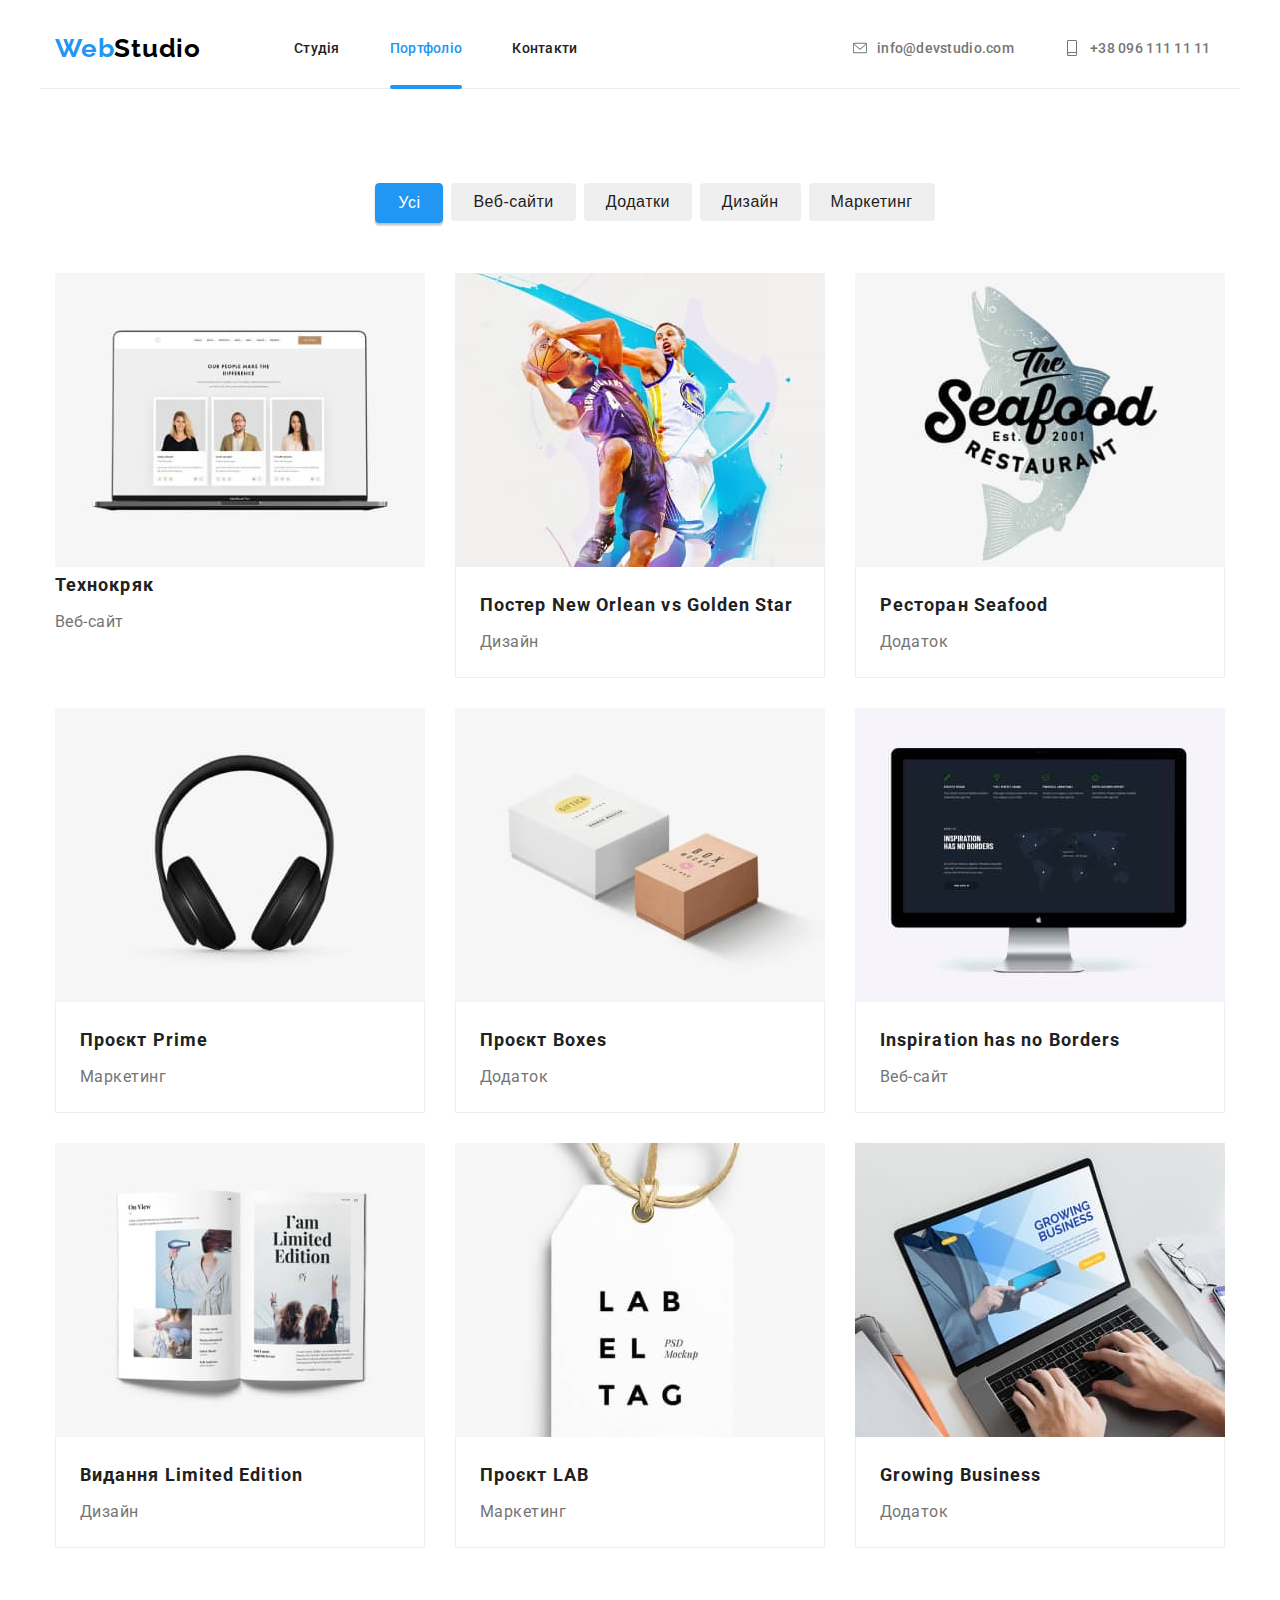
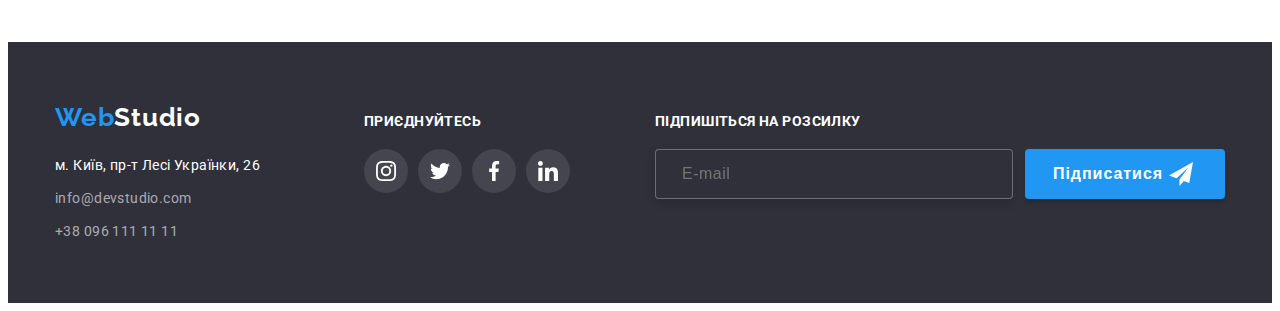
==== portfolio.html @ c8343983 "Initial commit" ====
<!DOCTYPE html>
<html lang="uk">
  <head>
    <meta charset="UTF-8" />
    <meta http-equiv="X-UA-Compatible" content="IE=edge" />
    <meta name="viewport" content="width=device-width, initial-scale=1.0" />
    <title>Портфоліо (GMH-03-02)</title>
    <!-- Fonts -->
    <link rel="preconnect" href="https://fonts.googleapis.com" />
    <link rel="preconnect" href="https://fonts.gstatic.com" crossorigin />
    <link
      href="https://fonts.googleapis.com/css2?family=Raleway:wght@700&family=Roboto:wght@400;500;700;900&display=swap"
      rel="stylesheet"
    />
    <!-- Moder-normalize -->
    <link
      rel="stylesheet"
      href="https://cdnjs.cloudflare.com/ajax/libs/modern-normalize/1.1.0/modern-normalize.min.css"
      integrity="sha512-wpPYUAdjBVSE4KJnH1VR1HeZfpl1ub8YT/NKx4PuQ5NmX2tKuGu6U/JRp5y+Y8XG2tV+wKQpNHVUX03MfMFn9Q=="
      crossorigin="anonymous"
      referrerpolicy="no-referrer"
    />
    <!-- Styles -->
    <link rel="stylesheet" href="./css/main.min.css" />
  </head>
  <body class="page">
    <header>
      <div class="header contaner">
        <nav class="header__nav">
          <a class="logo" href=""> <span class="logo__txt">Web</span>Studio </a>
          <ul class="header__list">
            <li class="list-item"><a class="link" href="./index.html">Студія</a></li>
            <li class="list-item"><a class="link current" href="">Портфоліо</a></li>
            <li class="list-item"><a class="link" href="">Контакти</a></li>
          </ul>
        </nav>
        <div class="group">
          <a class="group__link" href="mailto:info@devstudio.com">
            <svg class="group__link-icon" width="32" height="32">
              <use href="./images/icons.svg#mail-hover"></use>
            </svg>
            info@devstudio.com</a
          >
          <a class="group__link" href="tel:+380961111111">
            <svg class="group__link-icon" width="16" height="32">
              <use href="./images/icons.svg#smartphone"></use>
            </svg>
            +38 096 111 11 11</a
          >
        </div>
      </div>
    </header>
    <!-- main -->
    <main>
      <div class="contaner">
        <section class="porjects section">
          <h1 class="visually-hidden">Список проектов</h1>
          <div class="contaner">
            <ul class="list-btn-portfolio list">
              <li class="list-item">
                <button class="list-item-btn current-btn" type="button">Усі</button>
              </li>
              <li class="list-item">
                <button class="list-item-btn" type="button">Веб-сайти</button>
              </li>
              <li class="list-item">
                <button class="list-item-btn" type="button">Додатки</button>
              </li>
              <li class="list-item">
                <button class="list-item-btn" type="button">Дизайн</button>
              </li>
              <li class="list-item">
                <button class="list-item-btn" type="button">Маркетинг</button>
              </li>
            </ul>
          </div>
          <ul class="projects list">
            <li class="">
              <a class="projects__link link" href="">
                <div class="projects__box">
                  <img src="./images/block3/tehnokriac370.jpg" alt="Веб-сайт" width="370" />
                  <div class="projects__link-box">
                    <p class="projects__par">
                      Ресурс пропонує комплексні пропозиції з різним рівнем функціоналу та сервісів.
                      Все це дозволить відвідувачу отримати вичерпні відомості про компанію чи
                      приватну особу.
                    </p>
                  </div>
                </div>
                <div class="list-box-portfolio">
                  <h2 class="title-two-portfolio">Технокряк</h2>
                  <p class="main-par-portfolio">Веб-сайт</p>
                </div>
              </a>
            </li>
            <li class="list-item">
              <a class="projects__link link" href="">
                <div class="projects__box">
                  <img src="./images/block3/poster370.jpg" alt="Постер" width="370" />
                  <div class="projects__link-box">
                    <p class="projects__par">
                      Ресурс пропонує комплексні пропозиції з різним рівнем функціоналу та сервісів.
                      Все це дозволить відвідувачу отримати вичерпні відомості про компанію чи
                      приватну особу.
                    </p>
                  </div>
                </div>
                <div class="projects__list-box">
                  <h2 class="title-two-portfolio">Постер New Orlean vs Golden Star</h2>
                  <p class="main-par-portfolio">Дизайн</p>
                </div>
              </a>
            </li>
            <li class="list-item">
              <a class="projects__link link" href="">
                <div class="projects__box">
                  <img src="./images/block3/restaurant_seefood.jpg" alt="Ресторан" width="370" />
                  <div class="projects__link-box">
                    <p class="projects__par">
                      Ресурс пропонує комплексні пропозиції з різним рівнем функціоналу та сервісів.
                      Все це дозволить відвідувачу отримати вичерпні відомості про компанію чи
                      приватну особу.
                    </p>
                  </div>
                </div>
                <div class="projects__list-box">
                  <h2 class="title-two-portfolio">Ресторан Seafood</h2>
                  <p class="main-par-portfolio">Додаток</p>
                </div>
              </a>
            </li>
            <li class="list-item">
              <a class="projects__link link" href="">
                <div class="projects__box">
                  <img src="./images/block3/progect_prime.jpg" alt="Проект" width="370" />
                  <div class="projects__link-box">
                    <p class="projects__par">
                      Ресурс пропонує комплексні пропозиції з різним рівнем функціоналу та сервісів.
                      Все це дозволить відвідувачу отримати вичерпні відомості про компанію чи
                      приватну особу.
                    </p>
                  </div>
                </div>
                <div class="projects__list-box">
                  <h2 class="title-two-portfolio">Проєкт Prime</h2>
                  <p class="main-par-portfolio">Маркетинг</p>
                </div>
              </a>
            </li>
            <li class="list-item">
              <a class="projects__link link" href="">
                <div class="projects__box">
                  <img src="./images/block3/progect_boxes.jpg" alt="Проект" width="370" />
                  <div class="projects__link-box">
                    <p class="projects__par">
                      Ресурс пропонує комплексні пропозиції з різним рівнем функціоналу та сервісів.
                      Все це дозволить відвідувачу отримати вичерпні відомості про компанію чи
                      приватну особу.
                    </p>
                  </div>
                </div>
                <div class="projects__list-box">
                  <h2 class="title-two-portfolio">Проєкт Boxes</h2>
                  <p class="main-par-portfolio">Додаток</p>
                </div>
              </a>
            </li>
            <li class="list-item">
              <a class="projects__link link" href="">
                <div class="projects__box">
                  <img src="./images/block3/Inspiration.jpg" alt="веб-сайт" width="370" />
                  <div class="projects__link-box">
                    <p class="projects__par">
                      Ресурс пропонує комплексні пропозиції з різним рівнем функціоналу та сервісів.
                      Все це дозволить відвідувачу отримати вичерпні відомості про компанію чи
                      приватну особу.
                    </p>
                  </div>
                </div>
                <div class="projects__list-box">
                  <h2 class="title-two-portfolio">Inspiration has no Borders</h2>
                  <p class="main-par-portfolio">Веб-сайт</p>
                </div>
              </a>
            </li>
            <li class="list-item">
              <a class="projects__link link" href="">
                <div class="projects__box">
                  <img src="./images/block3/3/edition.jpg" alt="дизайн" width="370" />
                  <div class="projects__link-box">
                    <p class="projects__par">
                      Ресурс пропонує комплексні пропозиції з різним рівнем функціоналу та сервісів.
                      Все це дозволить відвідувачу отримати вичерпні відомості про компанію чи
                      приватну особу.
                    </p>
                  </div>
                </div>
                <div class="projects__list-box">
                  <h2 class="title-two-portfolio">Видання Limited Edition</h2>
                  <p class="main-par-portfolio">Дизайн</p>
                </div>
              </a>
            </li>
            <li class="list-item">
              <a class="projects__link link" href="">
                <div class="projects__box">
                  <img src="./images/block3/3/project_LAB.jpg" alt="маркетинг" width="370" />
                  <div class="projects__link-box">
                    <p class="projects__par">
                      Ресурс пропонує комплексні пропозиції з різним рівнем функціоналу та сервісів.
                      Все це дозволить відвідувачу отримати вичерпні відомості про компанію чи
                      приватну особу.
                    </p>
                  </div>
                </div>
                <div class="projects__list-box">
                  <h2 class="title-two-portfolio">Проєкт LAB</h2>
                  <p class="main-par-portfolio">Маркетинг</p>
                </div>
              </a>
            </li>
            <li class="list-item">
              <a class="projects__link link" href="">
                <div class="projects__box">
                  <img src="./images/block3/3/addition.jpg" alt="додаток" width="370" />
                  <div class="projects__link-box">
                    <p class="projects__par">
                      Ресурс пропонує комплексні пропозиції з різним рівнем функціоналу та сервісів.
                      Все це дозволить відвідувачу отримати вичерпні відомості про компанію чи
                      приватну особу.
                    </p>
                  </div>
                </div>
                <div class="projects__list-box">
                  <h2 class="title-two-portfolio">Growing Business</h2>
                  <p class="main-par-portfolio">Додаток</p>
                </div>
              </a>
            </li>
          </ul>
        </section>
      </div>
    </main>
    <footer class="footer">
      <div class="footer__box contaner">
        <div class="footer__box-address">
          <a class="logo footer__logo" href=""> <span class="footer__logo-txt">Web</span>Studio </a>
          <address class="footer__address">
            <p class="footer__par-address">
              <a class="link" href="">м. Київ, пр-т Лесі Українки, 26</a>
            </p>
            <ul class="footer__list list">
              <li class="footer__list-item">
                <a class="footer__link" href="mailto:info@devstudio.com">info@devstudio.com</a>
              </li>
              <li class="footer__list-item">
                <a class="footer__link" href="tel:+380961111111">+38 096 111 11 11</a>
              </li>
            </ul>
          </address>
        </div>

        <div class="footer__box-social">
          <p class="footer__par-social">приєднуйтесь</p>
          <ul class="footer__list-icons list">
            <li>
              <a
                class="footer__link-icons"
                href="https://www.instagram.com/"
                target="_blank"
                rel="noreferrer noopern"
              >
                <svg class="footer__social-icons" width="20" height="20">
                  <use href="./images/icons.svg#instagram"></use>
                </svg>
              </a>
            </li>
            <li>
              <a
                class="footer__link-icons"
                href="https://twitter.com/"
                target="_blank"
                rel="noreferrer noopern"
              >
                <svg class="footer__social-icons" width="20" height="20">
                  <use href="./images/icons.svg#twitter"></use>
                </svg>
              </a>
            </li>
            <li>
              <a
                class="footer__link-icons"
                href="https://www.facebook.com/"
                target="_blank"
                rel="noreferrer noopern"
              >
                <svg class="footer__social-icons" width="20" height="20">
                  <use href="./images/icons.svg#facebook"></use>
                </svg>
              </a>
            </li>
            <li>
              <a
                class="footer__link-icons"
                href="https://ua.linkedin.com/"
                target="_blank"
                rel="noreferrer noopern"
              >
                <svg class="footer__social-icons" width="20" height="20">
                  <use href="./images/icons.svg#linkedin"></use>
                </svg>
              </a>
            </li>
          </ul>
        </div>

        <div class="footer__form-box">
          <p class="footer__form-par">Підпишіться на розсилку</p>
          <form class="footer__form">
            <div class="footer__form-block">
              <input class="footer__form-input" type="text" placeholder="E-mail" />
              <button class="footer__form-button" type="submit">Підписатися</button>
              <svg class="footer__form-icon" width="24" height="24">
                <use href="./images/icons.svg#telegram"></use>
              </svg>
            </div>
          </form>
        </div>
      </div>
    </footer>
  </body>
</html>
---- css/main.min.css ----
:root{--main-font: "Roboto", sans-serif;--main-txt-cl: #212121;--par-txt-cl: #757575;--light-txt-cl: #ffffff;--accent-txt-cl: #2196F3;--black-txt-logo: #000000;--blue-txt-logo: #2196F3;--active-txt: #2196F3;--accent-bg-cl: #2196F3;--other-bg-cl: #2F303A;--btn-bg-cl: #F5F4FA;--icons-bg-cl: #F5F5F5;--other-color-wight: #FFFFFF;--color-icon: #AFB1B8;--hover-icon: #2196F3;--timing-function: cubic-bezier(0.4, 0, 0.2, 1)}.visually-hidden{position:absolute;width:1px;height:1px;margin:-1px;border:0;padding:0;white-space:nowrap;-webkit-clip-path:inset(100%);clip-path:inset(100%);clip:rect(0 0 0 0);overflow:hidden}.list-item-btn{border:none;border-radius:4px;font-style:normal;font-weight:500;font-size:16px;line-height:1.625;text-align:center;padding:6px 22px;letter-spacing:.03em;color:var(--main-txt-cl);-webkit-transition:background-color 250ms cubic-bezier(0.4, 0, 0.2, 1),color 250ms cubic-bezier(0.4, 0, 0.2, 1);transition:background-color 250ms cubic-bezier(0.4, 0, 0.2, 1),color 250ms cubic-bezier(0.4, 0, 0.2, 1);-webkit-transition-timing-function:var(--timing-function);transition-timing-function:var(--timing-function)}.list-item-btn.current-btn{background:var(--accent-bg-cl);border:1px solid var(--accent-bg-cl);-webkit-box-shadow:0px 3px 1px rgba(0,0,0,.1),0px 1px 2px rgba(0,0,0,.08),0px 2px 2px rgba(0,0,0,.12);box-shadow:0px 3px 1px rgba(0,0,0,.1),0px 1px 2px rgba(0,0,0,.08),0px 2px 2px rgba(0,0,0,.12);border-radius:4px;color:var(--other-color-wight)}.list-item-btn:hover,.list-item-btn:focus{color:var(--light-txt-cl);background-color:var(--accent-bg-cl);-webkit-box-shadow:0px 3px 1px rgba(0,0,0,.1),0px 1px 2px rgba(0,0,0,.08),0px 2px 2px rgba(0,0,0,.12);box-shadow:0px 3px 1px rgba(0,0,0,.1),0px 1px 2px rgba(0,0,0,.08),0px 2px 2px rgba(0,0,0,.12);-webkit-transition:background-color 250ms cubic-bezier(0.4, 0, 0.2, 1),color 250ms cubic-bezier(0.4, 0, 0.2, 1);transition:background-color 250ms cubic-bezier(0.4, 0, 0.2, 1),color 250ms cubic-bezier(0.4, 0, 0.2, 1)}.hero__btn{background:var(--accent-bg-cl);-webkit-box-shadow:0px 4px 4px rgba(0,0,0,.15);box-shadow:0px 4px 4px rgba(0,0,0,.15);border-radius:4px;border:0;font-style:normal;font-weight:700;font-size:16px;line-height:1.875;padding:10px 32px;letter-spacing:.06em;color:var(--other-color-wight)}.form__btn{display:-webkit-box;display:-ms-flexbox;display:flex;-webkit-box-pack:center;-ms-flex-pack:center;justify-content:center;-webkit-box-align:center;-ms-flex-align:center;align-items:center;width:200px;height:50px;margin-left:auto;margin-right:auto;font-style:normal;font-weight:700;font-size:16px;letter-spacing:.06em;color:var(--btn-bg-cl);border:0;background:var(--accent-bg-cl);-webkit-box-shadow:0px 4px 4px rgba(0,0,0,.15);box-shadow:0px 4px 4px rgba(0,0,0,.15);border-radius:4px}.backdrop{position:fixed;left:0;top:0;z-index:1;width:100%;height:100%;background:rgba(0,0,0,.2);-webkit-transition:opacity 250ms cubic-bezier(0.4, 0, 0.2, 1);transition:opacity 250ms cubic-bezier(0.4, 0, 0.2, 1)}.backdrop.is-hidden{opacity:0;pointer-events:none}.backdrop.is-hidden .modal{-webkit-transform:translate(-50%, -50%) scale(1.3);transform:translate(-50%, -50%) scale(1.3)}.modal{position:absolute;left:50%;top:50%;width:528px;height:581px;background:var(--other-color-wight);-webkit-box-shadow:0px 1px 3px rgba(0,0,0,.12),0px 1px 1px rgba(0,0,0,.14),0px 2px 1px rgba(0,0,0,.2);box-shadow:0px 1px 3px rgba(0,0,0,.12),0px 1px 1px rgba(0,0,0,.14),0px 2px 1px rgba(0,0,0,.2);border-radius:4px;-webkit-transform:translate(-50%, -50%) scale(1);transform:translate(-50%, -50%) scale(1);-webkit-transition:-webkit-transform 250ms cubic-bezier(0.4, 0, 0.2, 1);transition:-webkit-transform 250ms cubic-bezier(0.4, 0, 0.2, 1);transition:transform 250ms cubic-bezier(0.4, 0, 0.2, 1);transition:transform 250ms cubic-bezier(0.4, 0, 0.2, 1), -webkit-transform 250ms cubic-bezier(0.4, 0, 0.2, 1)}.modal__svg{position:absolute;left:50%;top:50%;-webkit-transform:translate(-50%, -50%);transform:translate(-50%, -50%)}.modal__path{-webkit-transition:fill 250ms cubic-bezier(0.4, 0, 0.2, 1);transition:fill 250ms cubic-bezier(0.4, 0, 0.2, 1)}.modal__btn:hover .modal__path{fill:var(--accent-bg-cl);-webkit-transition:fill 250ms cubic-bezier(0.4, 0, 0.2, 1);transition:fill 250ms cubic-bezier(0.4, 0, 0.2, 1)}.modal-form{width:528px;height:581px;padding:40px 40px}.modal-form__title{font-style:normal;font-weight:700;font-size:20px;line-height:23px;text-align:center;letter-spacing:.03em;color:var(--main-txt-cl);margin-bottom:12px}.modal-form__input{width:448px;height:40px;padding-left:42px;border:1px solid rgba(33,33,33,.2);border-radius:4px;-webkit-transition:outline-color 250ms cubic-bezier(0.4, 0, 0.2, 1);transition:outline-color 250ms cubic-bezier(0.4, 0, 0.2, 1)}.modal-form__field{display:-webkit-box;display:-ms-flexbox;display:flex;position:relative;-webkit-box-orient:vertical;-webkit-box-direction:normal;-ms-flex-direction:column;flex-direction:column;text-align:left;margin-bottom:10px;outline-color:rgba(0,0,0,0)}.modal-form__icon{position:absolute;top:50%;left:12px;-webkit-transition:fill 250ms cubic-bezier(0.4, 0, 0.2, 1);transition:fill 250ms cubic-bezier(0.4, 0, 0.2, 1)}.modal-form__field:focus-within .modal-form___input{outline-color:#2196f3;-webkit-transition:outline-color 250ms cubic-bezier(0.4, 0, 0.2, 1);transition:outline-color 250ms cubic-bezier(0.4, 0, 0.2, 1)}.modal-form__field:focus-within .modal-form__icon{fill:#2196f3;-webkit-transition:fill 250ms cubic-bezier(0.4, 0, 0.2, 1);transition:fill 250ms cubic-bezier(0.4, 0, 0.2, 1)}.modal-form__field:focus-within .modal-form__comment{outline-color:#2196f3;-webkit-transition:outline-color 250ms cubic-bezier(0.4, 0, 0.2, 1);transition:outline-color 250ms cubic-bezier(0.4, 0, 0.2, 1)}.modal-form__field textarea::-webkit-input-placeholder{font-style:normal;font-weight:400;font-size:12px;line-height:14px;letter-spacing:.01em;color:rgba(117,117,117,.5)}.modal-form__field textarea::-moz-placeholder{font-style:normal;font-weight:400;font-size:12px;line-height:14px;letter-spacing:.01em;color:rgba(117,117,117,.5)}.modal-form__field textarea:-ms-input-placeholder{font-style:normal;font-weight:400;font-size:12px;line-height:14px;letter-spacing:.01em;color:rgba(117,117,117,.5)}.modal-form__field textarea::-ms-input-placeholder{font-style:normal;font-weight:400;font-size:12px;line-height:14px;letter-spacing:.01em;color:rgba(117,117,117,.5)}.modal-form__field textarea::placeholder{font-style:normal;font-weight:400;font-size:12px;line-height:14px;letter-spacing:.01em;color:rgba(117,117,117,.5)}.modal-form__checkbox{display:-webkit-box;display:-ms-flexbox;display:flex;margin-bottom:30px;-webkit-box-pack:center;-ms-flex-pack:center;justify-content:center}.modal-form__lable{margin-bottom:4px;font-style:normal;font-weight:400;font-size:12px;line-height:14px;letter-spacing:.01em;color:var(--par-txt-cl)}.modal-form__checkbox-lable{display:-webkit-box;display:-ms-flexbox;display:flex;color:var(--par-txt-cl)}.modal-form__checkbox-icon{content:"";display:inline-block;width:16px;height:15px;margin-right:10px;border:2px solid #000;border-radius:2px}.modal-form__lable-link{margin-left:4px;color:var(--accent-txt-cl)}.modal-form__comment{width:448px;height:120px;padding:12px 16px;resize:none;border:1px solid rgba(33,33,33,.2);border-radius:4px;margin-bottom:20px;outline-color:rgba(0,0,0,0)}.modal-form__btn{display:-webkit-box;display:-ms-flexbox;display:flex;-webkit-box-pack:center;-ms-flex-pack:center;justify-content:center;-webkit-box-align:center;-ms-flex-align:center;align-items:center;width:200px;height:50px;margin-left:auto;margin-right:auto;font-style:normal;font-weight:700;font-size:16px;letter-spacing:.06em;color:var(--btn-bg-cl);border:0;background:var(--accent-bg-cl);-webkit-box-shadow:0px 4px 4px rgba(0,0,0,.15);box-shadow:0px 4px 4px rgba(0,0,0,.15);border-radius:4px}.checkbox:checked+.modal-form__checkbox-icon{background-image:url(../images/Vector.svg);background-origin:border-box;border:0;border-radius:2px}.checkbox{-webkit-appearance:none;-moz-appearance:none;appearance:none}.modal__btn{position:absolute;right:8px;top:8px;width:30px;height:30px;border-radius:50%;border:1px solid rgba(0,0,0,.1);cursor:pointer;background-color:rgba(0,0,0,0);-webkit-transition:fill 250ms cubic-bezier(0.4, 0, 0.2, 1);transition:fill 250ms cubic-bezier(0.4, 0, 0.2, 1)}.modal__btn:hover .modal__btn__path{fill:var(--accent-bg-cl);-webkit-transition:fill 250ms cubic-bezier(0.4, 0, 0.2, 1);transition:fill 250ms cubic-bezier(0.4, 0, 0.2, 1)}.current:after{content:"";display:block;position:absolute;left:0;bottom:-1px;width:100%;height:4px;border-radius:2px;background-color:var(--accent-bg-cl);opacity:1}.logo{font-family:"Raleway";text-decoration:none;font-size:26px;font-weight:700;line-height:1.1923076923;margin-right:93px;letter-spacing:.03em;color:var(--black-txt-logo)}.logo__txt{color:var(--blue-txt-logo)}.footer__logo{display:block;text-decoration:none;color:var(--other-color-wight);margin-bottom:20px}.footer__logo__logo-txt{color:var(--blue-txt-logo)}.footer{padding-top:60px;padding-bottom:60px;background-color:var(--other-bg-cl);color:var(--other-color-wight)}.footer__box{display:-webkit-box;display:-ms-flexbox;display:flex;-webkit-box-align:baseline;-ms-flex-align:baseline;align-items:baseline}.footer__box-address{margin-right:70px}.footer__par-address .link{font-weight:400;font-size:14px;line-height:1.7142857143;letter-spacing:.03em;color:var(--other-color-wight)}.footer__link{text-decoration:none;font-weight:400;font-size:14px;line-height:1.7142857143;letter-spacing:.03em;color:rgba(255,255,255,.6)}.footer__address{font-style:normal}.footer__address .footer__par-address{font-style:normal;margin-bottom:9px}.footer__list-icons{display:-webkit-box;display:-ms-flexbox;display:flex;gap:10px;-webkit-box-pack:center;-ms-flex-pack:center;justify-content:center}.footer__box-social{-webkit-box-align:baseline;-ms-flex-align:baseline;align-items:baseline}.footer__par-social{display:block;font-style:normal;font-weight:700;font-size:14px;line-height:1.1428571429;letter-spacing:.03em;text-transform:uppercase;margin-bottom:20px;color:var(--other-color-wight)}.footer__link-icons{display:-webkit-box;display:-ms-flexbox;display:flex;-webkit-box-align:center;-ms-flex-align:center;align-items:center;-webkit-box-pack:center;-ms-flex-pack:center;justify-content:center;width:44px;height:44px;color:var(--other-color-wight);background-color:rgba(255,255,255,.1);border-radius:50%;-webkit-transition:background-color 250ms var(--timing-function),color 250ms var(--timing-function);transition:background-color 250ms var(--timing-function),color 250ms var(--timing-function)}.footer__social-icons{fill:currentColor}.footer__link-icons:hover,.footer__link-icons:active{color:var(--other-color-wight);background-color:var(--hover-icon);-webkit-transition:background-color 250ms var(--timing-function),color 250ms var(--timing-function);transition:background-color 250ms var(--timing-function),color 250ms var(--timing-function)}.footer__list .footer__list-item{margin-bottom:9px}.footer__list .footer__list-item:last-child{margin-bottom:0}.footer__form-box{display:-webkit-box;display:-ms-flexbox;display:flex;-webkit-box-orient:vertical;-webkit-box-direction:normal;-ms-flex-direction:column;flex-direction:column;margin-left:auto}.footer__form-par{display:block;font-style:normal;font-weight:700;font-size:14px;line-height:1.1428571429;letter-spacing:.03em;text-transform:uppercase;margin-bottom:20px;color:var(--other-color-wight)}.footer__logo-txt{color:var(--blue-txt-logo)}.footer__form{width:570px;height:86px;color:var(--other-color-wight)}.footer__form-block{display:-webkit-box;display:-ms-flexbox;display:flex;position:relative;-webkit-box-align:center;-ms-flex-align:center;align-items:center}.footer__form-input{width:358px;height:50px;padding-left:10px;margin-right:12px;color:var(--btn-bg-cl);background-color:var(--other-bg-cl);border:1px solid rgba(255,255,255,.3);-webkit-filter:drop-shadow(0px 4px 4px rgba(0, 0, 0, 0.15));filter:drop-shadow(0px 4px 4px rgba(0, 0, 0, 0.15));border-radius:4px}.footer__form-input::-webkit-input-placeholder{font-style:normal;font-weight:400;font-size:16px;line-height:20px;padding-left:16px;-webkit-box-align:center;align-items:center;letter-spacing:.03em}.footer__form-input::-moz-placeholder{font-style:normal;font-weight:400;font-size:16px;line-height:20px;padding-left:16px;align-items:center;letter-spacing:.03em}.footer__form-input:-ms-input-placeholder{font-style:normal;font-weight:400;font-size:16px;line-height:20px;padding-left:16px;-ms-flex-align:center;align-items:center;letter-spacing:.03em}.footer__form-input::-ms-input-placeholder{font-style:normal;font-weight:400;font-size:16px;line-height:20px;padding-left:16px;-ms-flex-align:center;align-items:center;letter-spacing:.03em}.footer__form-input::placeholder{font-style:normal;font-weight:400;font-size:16px;line-height:20px;padding-left:16px;-webkit-box-align:center;-ms-flex-align:center;align-items:center;letter-spacing:.03em}.footer__form-block:focus-within .footer__form-input{-webkit-transition:outline-color 250ms cubic-bezier(0.4, 0, 0.2, 1);transition:outline-color 250ms cubic-bezier(0.4, 0, 0.2, 1)}.footer__form-button{position:absolute;right:0;bottom:0;width:200px;height:50px;background-color:var(--accent-bg-cl);-webkit-box-shadow:0px 4px 4px rgba(0,0,0,.15);box-shadow:0px 4px 4px rgba(0,0,0,.15);border-radius:4px;border:0;font-weight:700;font-size:16px;line-height:1.875;text-align:left;padding-left:28px;letter-spacing:.06em;color:currentColor}.footer__form-icon{display:inline-block;position:absolute;top:13px;right:32px;fill:currentColor}h1,h2,h3,h4,h5,h6,p{margin:0}*,*::before,*::after{-webkit-box-sizing:inherit;box-sizing:inherit}img{display:block}.link{text-decoration:none;color:var(--main-txt-cl);position:relative;-webkit-transition:color 250ms cubic-bezier(0.4, 0, 0.2, 1);transition:color 250ms cubic-bezier(0.4, 0, 0.2, 1)}.list,.header__list{list-style:none;padding:0;margin:0}html{-webkit-box-sizing:border-box;box-sizing:border-box}.page{font-family:var(--main-font);font-size:14px;color:var(--main-txt-cl);letter-spacing:.03em}.section{padding-top:94px;padding-bottom:94px}.link:hover,.link:focus{color:var(--accent-txt-cl);-webkit-transition:color 250ms cubic-bezier(0.4, 0, 0.2, 1);transition:color 250ms cubic-bezier(0.4, 0, 0.2, 1)}.link.current{color:var(--accent-bg-cl)}.contaner{margin-left:auto;margin-right:auto;width:1200px;padding-left:15px;padding-right:15px}.header{display:-webkit-box;display:-ms-flexbox;display:flex;-webkit-box-align:center;-ms-flex-align:center;align-items:center;background-color:var(--other-color-wight);font-weight:500;line-height:1.1428571429;border-bottom:1px solid #ececec;letter-spacing:.02em;color:var(--main-txt-cl)}.header__list{display:-webkit-box;display:-ms-flexbox;display:flex;position:relative}.header__list .list-item{margin-right:50px;margin-left:auto}.header__list .link{display:block;padding-top:32px;padding-bottom:32px}.header__list .list-item:last-child{margin-right:0}.header__nav{display:-webkit-box;display:-ms-flexbox;display:flex;-webkit-box-align:center;-ms-flex-align:center;align-items:center}.group{display:-webkit-box;display:-ms-flexbox;display:flex;margin-left:auto}.group>.group__link{display:-webkit-box;display:-ms-flexbox;display:flex;text-decoration:none;font-style:normal;font-weight:500;line-height:1.1428571429;-webkit-box-align:center;-ms-flex-align:center;align-items:center;letter-spacing:.02em;color:var(--par-txt-cl)}.group .group__link+.group__link{margin-left:50px}.group__link{display:-webkit-box;display:-ms-flexbox;display:flex;width:161px;height:16px;text-decoration:none;color:var(--main-txt-cl);position:relative;-webkit-transition:color 250ms cubic-bezier(0.4, 0, 0.2, 1);transition:color 250ms cubic-bezier(0.4, 0, 0.2, 1)}.group__link:hover,.group__link:focus{color:var(--accent-txt-cl);-webkit-transition:color 250ms cubic-bezier(0.4, 0, 0.2, 1);transition:color 250ms cubic-bezier(0.4, 0, 0.2, 1)}.group__link-icon{fill:currentColor;margin-right:10px}.hero{position:relative;max-width:1600px;text-align:center;height:600px;background-image:-webkit-gradient(linear, left top, right top, from(rgba(47, 48, 58, 0.4)), to(rgba(47, 48, 58, 0.4))),url(../images/block4/Hero.jpg);background-image:linear-gradient(to right, rgba(47, 48, 58, 0.4), rgba(47, 48, 58, 0.4)),url(../images/block4/Hero.jpg);background-repeat:no-repeat;background-position:center;background-size:cover;background-color:var(--other-bg-cl);padding-top:200px;padding-bottom:200px;margin-left:auto;margin-right:auto}.hero__title{display:block;width:696px;margin-left:auto;margin-right:auto;margin-bottom:30px;padding:0;font-style:normal;font-weight:900;font-size:44px;line-height:1.3636363636;text-align:center;letter-spacing:.06em;text-transform:uppercase;color:var(--other-color-wight)}.projects{display:-webkit-box;display:-ms-flexbox;display:flex;-ms-flex-wrap:wrap;flex-wrap:wrap;gap:30px}.projects__link{display:-webkit-box;display:-ms-flexbox;display:flex;position:relative;-webkit-box-orient:vertical;-webkit-box-direction:normal;-ms-flex-direction:column;flex-direction:column;-webkit-transition-property:background-color;transition-property:background-color;-webkit-transition-duration:250ms;transition-duration:250ms;-webkit-transition-timing-function:var(--timing-function);transition-timing-function:var(--timing-function)}.projects__link:hover,.projects__link:focus{-webkit-box-shadow:0px 1px 1px rgba(0,0,0,.12),0px 4px 4px rgba(0,0,0,.06),1px 4px 6px rgba(0,0,0,.16);box-shadow:0px 1px 1px rgba(0,0,0,.12),0px 4px 4px rgba(0,0,0,.06),1px 4px 6px rgba(0,0,0,.16)}.projects__link-box{display:block;position:absolute;content:"";width:100%;height:100%;background-color:rgba(33,150,243,.9);-webkit-transform:translateY(100%);transform:translateY(100%);-webkit-transition:opacity 250ms var(--timing-function),-webkit-transform 250ms var(--timing-function);transition:opacity 250ms var(--timing-function),-webkit-transform 250ms var(--timing-function);transition:transform 250ms var(--timing-function),opacity 250ms var(--timing-function);transition:transform 250ms var(--timing-function),opacity 250ms var(--timing-function),-webkit-transform 250ms var(--timing-function);opacity:0}.projects__link:hover .projects__link-box{opacity:1;-webkit-transform:translateY(-100%);transform:translateY(-100%);pointer-events:none;-webkit-transition:-webkit-transform 250ms var(--timing-function);transition:-webkit-transform 250ms var(--timing-function);transition:transform 250ms var(--timing-function);transition:transform 250ms var(--timing-function), -webkit-transform 250ms var(--timing-function)}.projects__par{display:block;position:absolute;margin:63px 24px;font-style:normal;font-weight:400;font-size:18px;line-height:28px;letter-spacing:.03em;color:var(--other-color-wight)}.projects__box{position:relative;overflow:hidden}.projects__list-box{padding-top:20px;padding-right:24px;padding-bottom:20px;padding-left:24px;border-right:1px solid #eee;border-bottom:1px solid #eee;border-left:1px solid #eee}.list-btn-portfolio{display:-webkit-box;display:-ms-flexbox;display:flex;-webkit-box-pack:center;-ms-flex-pack:center;justify-content:center;gap:8px;margin-bottom:50px}.title-two-portfolio{font-weight:700;font-size:18px;line-height:2;margin-bottom:4px;letter-spacing:.06em;color:var(--main-txt-cl)}.main-par-portfolio{font-weight:400;font-size:16px;line-height:1.875;letter-spacing:.03em;color:var(--par-txt-cl)}.first-list{display:-webkit-box;display:-ms-flexbox;display:flex;gap:30px}.first-list__item:before{display:block;content:"";height:120px;background-repeat:no-repeat;background-position:center;background-color:var(--btn-bg-cl);border-radius:4px;margin-bottom:30px}.icon-antenna::before{background-image:url(../images/first-icons/antenna\ 1.svg)}.icon-clock::before{background-image:url(../images/first-icons/clock\ 1.svg)}.icon-diagram::before{background-image:url(../images/first-icons/diagram\ 1.svg)}.icon-astronaut::before{background-image:url(../images/first-icons/astronaut\ 1.svg)}.title-three-in-benefits{font-weight:700;font-size:14px;line-height:16px;margin-bottom:10px;letter-spacing:.03em;color:var(--main-txt-cl)}.main-par-in-benefits{font-weight:400;font-size:14px;line-height:1.7142857143;letter-spacing:.03em;color:var(--par-txt-cl)}.our-projects{padding-top:0}.our-projects__item{display:-webkit-box;display:-ms-flexbox;display:flex;position:relative;-webkit-box-orient:vertical;-webkit-box-direction:normal;-ms-flex-direction:column;flex-direction:column;-webkit-box-pack:center;-ms-flex-pack:center;justify-content:center;-webkit-box-align:center;-ms-flex-align:center;align-items:center}.our-projects__par{display:block;position:absolute;text-transform:uppercase;text-align:center;padding-top:27px;bottom:0;text-decoration:none;width:100%;height:70px;color:var(--other-color-wight);background-color:rgba(47,48,58,.8)}.second-list{display:-webkit-box;display:-ms-flexbox;display:flex;gap:30px}.title-two-in{font-weight:700;font-size:36px;line-height:1.1666666667;margin-bottom:50px;text-align:center;letter-spacing:.03em;color:var(--main-txt-cl)}.our-team{background:var(--btn-bg-cl)}.our-team .our-team__icons{display:-webkit-box;display:-ms-flexbox;display:flex;gap:10px;-webkit-box-pack:center;-ms-flex-pack:center;justify-content:center}.our-team .our-team__socile-link{display:-webkit-box;display:-ms-flexbox;display:flex;position:relative;-webkit-box-align:center;-ms-flex-align:center;align-items:center;-webkit-box-pack:center;-ms-flex-pack:center;justify-content:center;width:44px;height:44px;color:var(--color-icon);border-radius:50%;-webkit-transition:background-color 250ms cubic-bezier(0.4, 0, 0.2, 1),color 250ms cubic-bezier(0.4, 0, 0.2, 1);transition:background-color 250ms cubic-bezier(0.4, 0, 0.2, 1),color 250ms cubic-bezier(0.4, 0, 0.2, 1);-webkit-transition-timing-function:var(--timing-function);transition-timing-function:var(--timing-function)}.our-team .our-team__socile-link:hover,.our-team .our-team__socile-link:focus{color:var(--other-color-wight);background-color:var(--hover-icon);-webkit-transition:background-color 250ms cubic-bezier(0.4, 0, 0.2, 1),color 250ms cubic-bezier(0.4, 0, 0.2, 1);transition:background-color 250ms cubic-bezier(0.4, 0, 0.2, 1),color 250ms cubic-bezier(0.4, 0, 0.2, 1)}.our-team .our-team__svg{fill:currentColor}.third-list{display:-webkit-box;display:-ms-flexbox;display:flex;gap:30px}.third-list__box{padding-top:30px;padding-bottom:30px}.title-three-in-our{font-weight:500;font-size:16px;line-height:1.1875;margin-bottom:10px;text-align:center;letter-spacing:.03em;color:var(--main-txt-cl)}.main-par-in-our{font-size:16px;line-height:1.1875;margin-bottom:16px;text-align:center;letter-spacing:.03em;color:var(--par-txt-cl)}.list-shadow{background-color:var(--other-color-wight);-webkit-box-shadow:0px 1px 3px rgba(0,0,0,.12),0px 1px 1px rgba(0,0,0,.14),0px 2px 1px rgba(0,0,0,.2);box-shadow:0px 1px 3px rgba(0,0,0,.12),0px 1px 1px rgba(0,0,0,.14),0px 2px 1px rgba(0,0,0,.2);border-radius:0px 0px 4px 4px}.customers__title{font-weight:700;font-size:36px;line-height:1.1666666667;margin-bottom:50px;text-align:center;letter-spacing:.03em;color:var(--main-txt-cl)}.customers__list{display:-webkit-box;display:-ms-flexbox;display:flex;gap:30px}.customers__link{display:-webkit-box;display:-ms-flexbox;display:flex;-webkit-box-pack:center;-ms-flex-pack:center;justify-content:center;-webkit-box-align:center;-ms-flex-align:center;align-items:center;color:var(--color-icon);width:170px;height:92px;border:1px solid #afb1b8;border-radius:4px;-webkit-transition:border 250ms cubic-bezier(0.4, 0, 0.2, 1),color 250ms cubic-bezier(0.4, 0, 0.2, 1);transition:border 250ms cubic-bezier(0.4, 0, 0.2, 1),color 250ms cubic-bezier(0.4, 0, 0.2, 1)}.customers__link:hover,.customers__link:focus{color:var(--accent-bg-cl);border:1px solid var(--accent-bg-cl);-webkit-transition:border 250ms cubic-bezier(0.4, 0, 0.2, 1),color 250ms cubic-bezier(0.4, 0, 0.2, 1);transition:border 250ms cubic-bezier(0.4, 0, 0.2, 1),color 250ms cubic-bezier(0.4, 0, 0.2, 1)}.customers__logo{width:106px;height:60px;fill:currentColor}/*# sourceMappingURL=main.min.css.map */
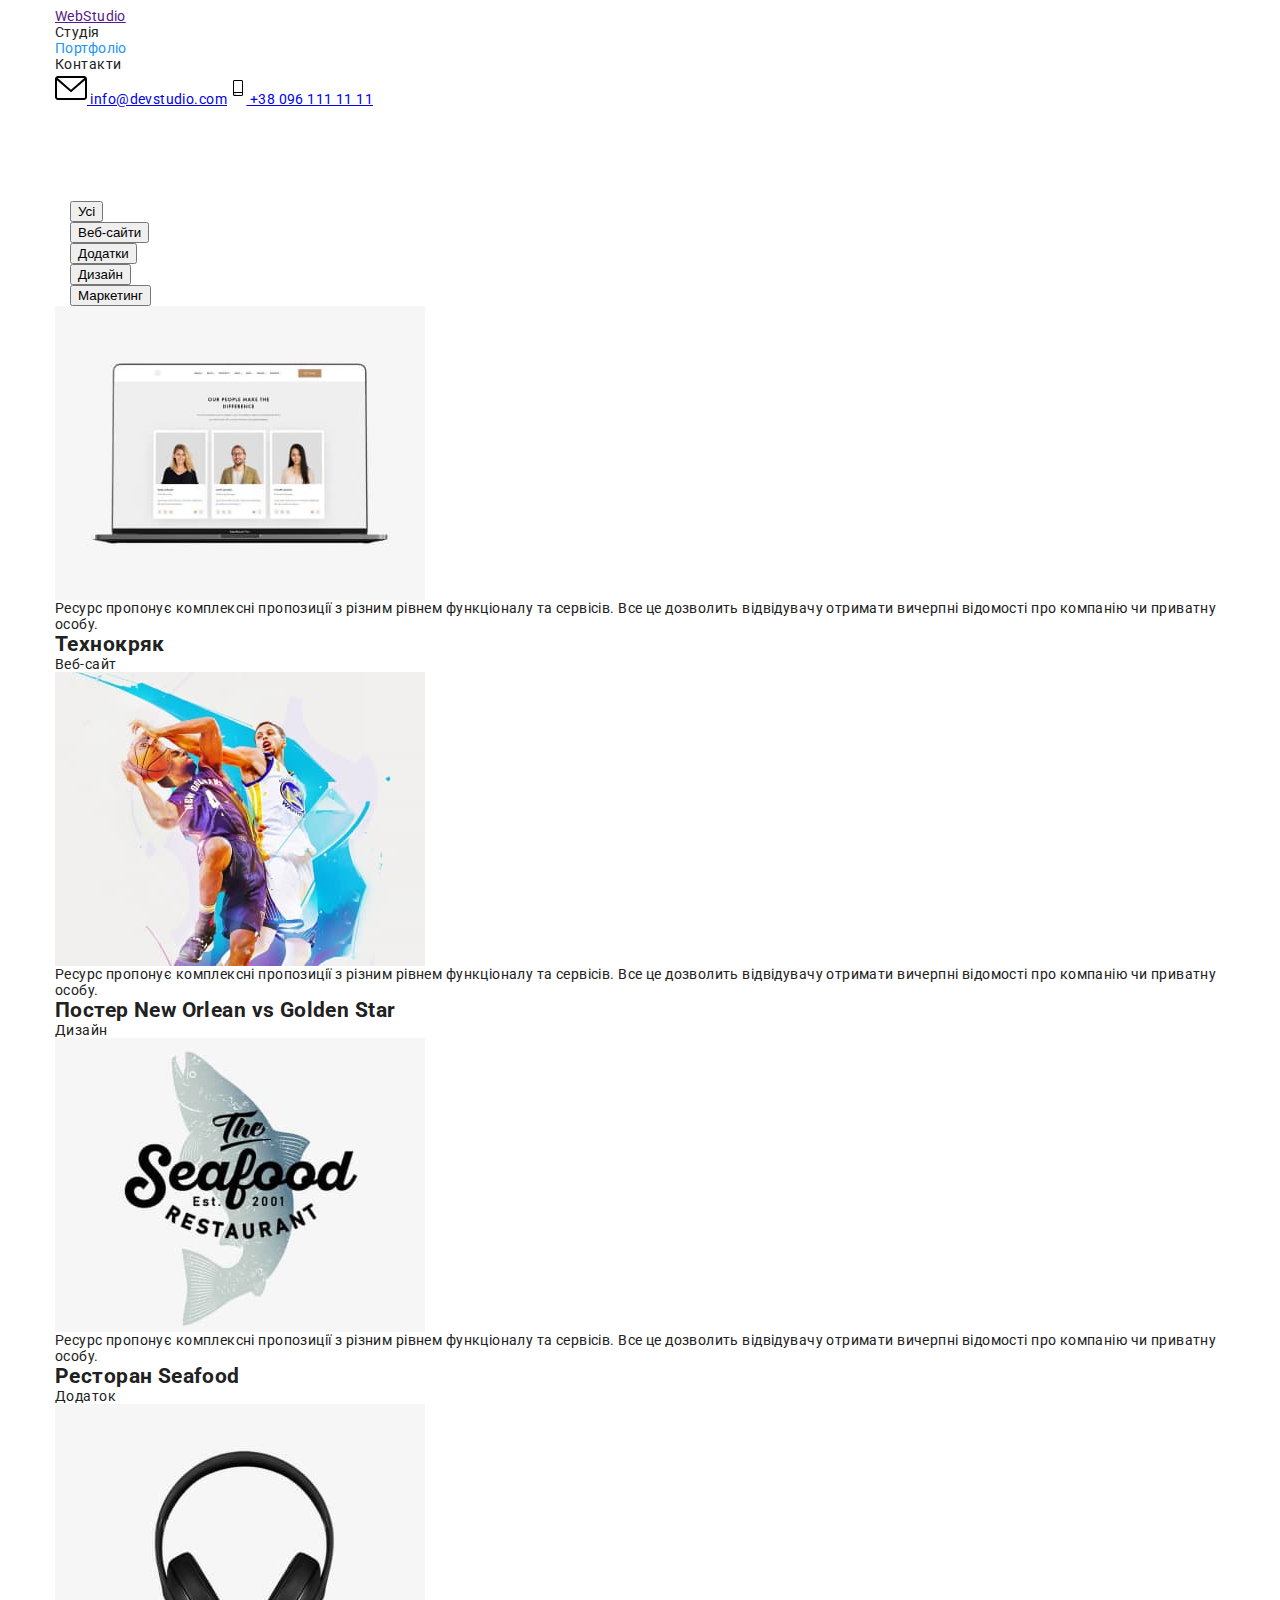
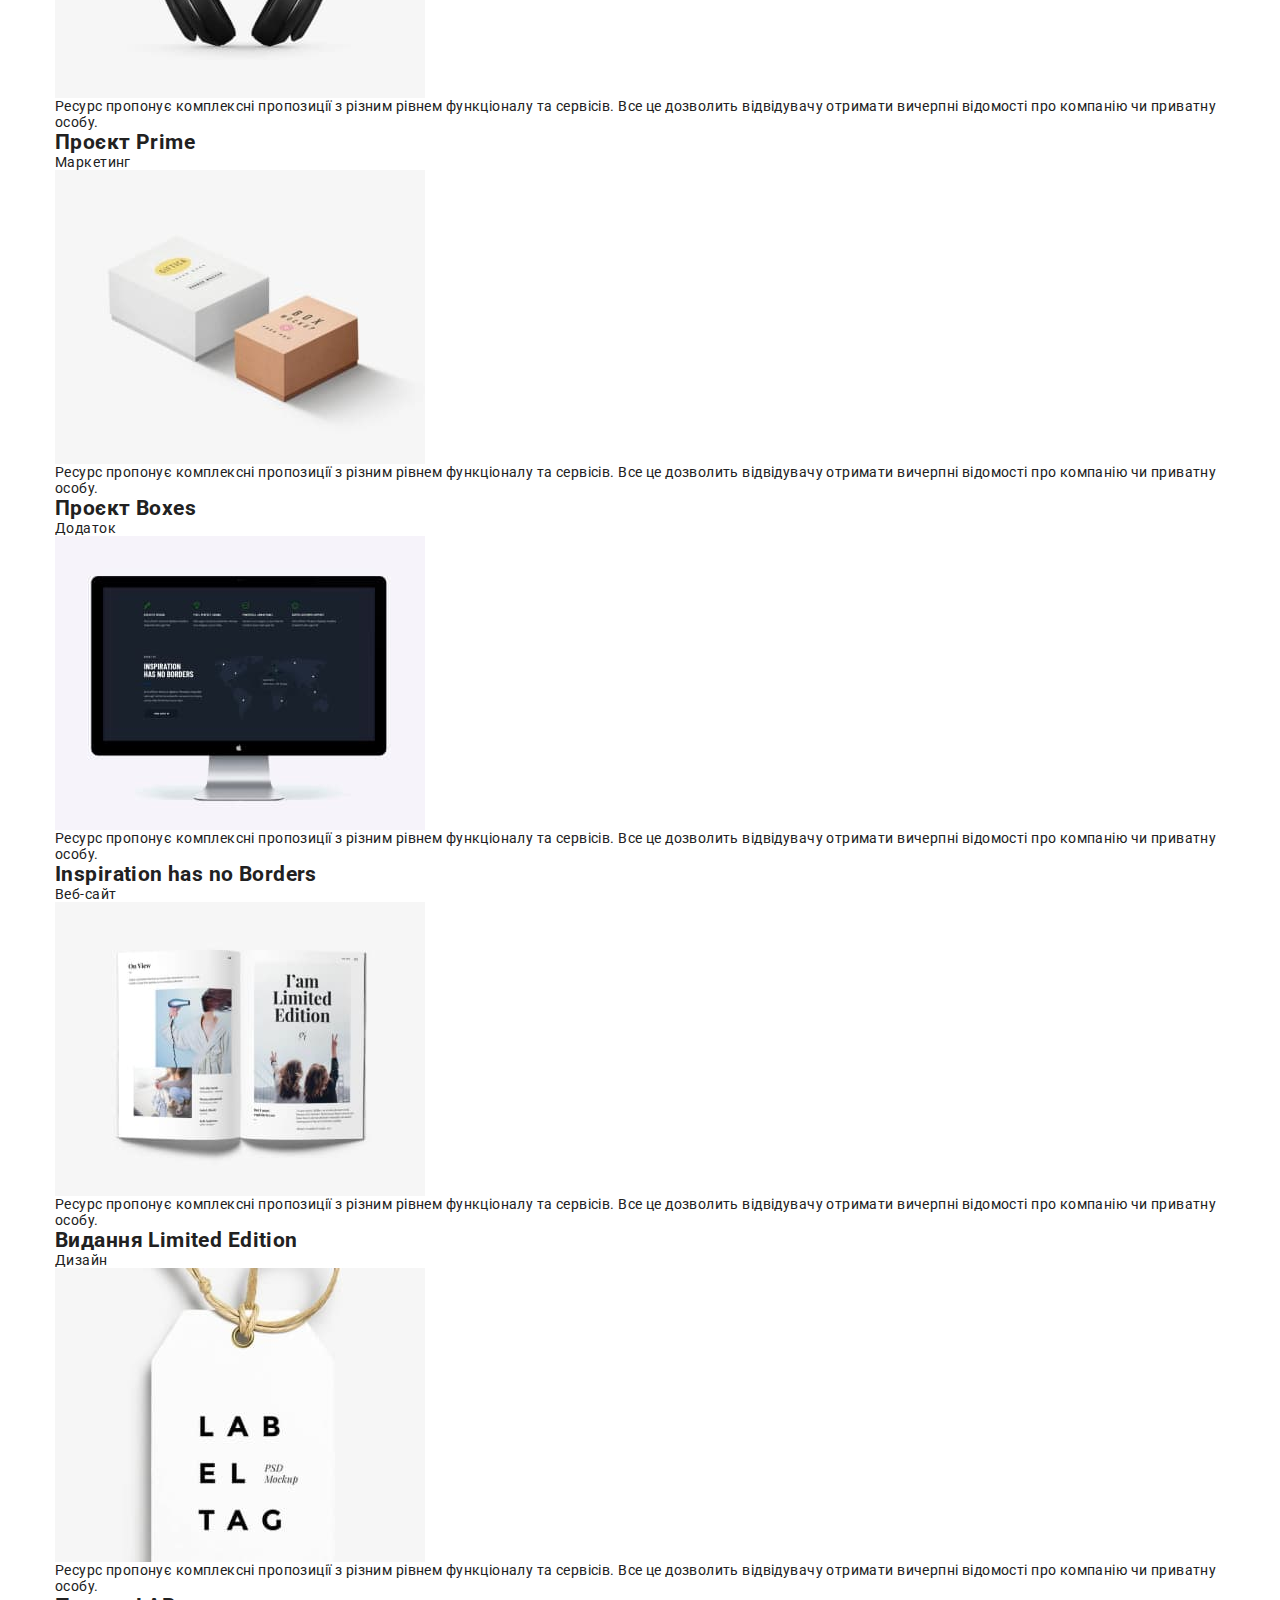
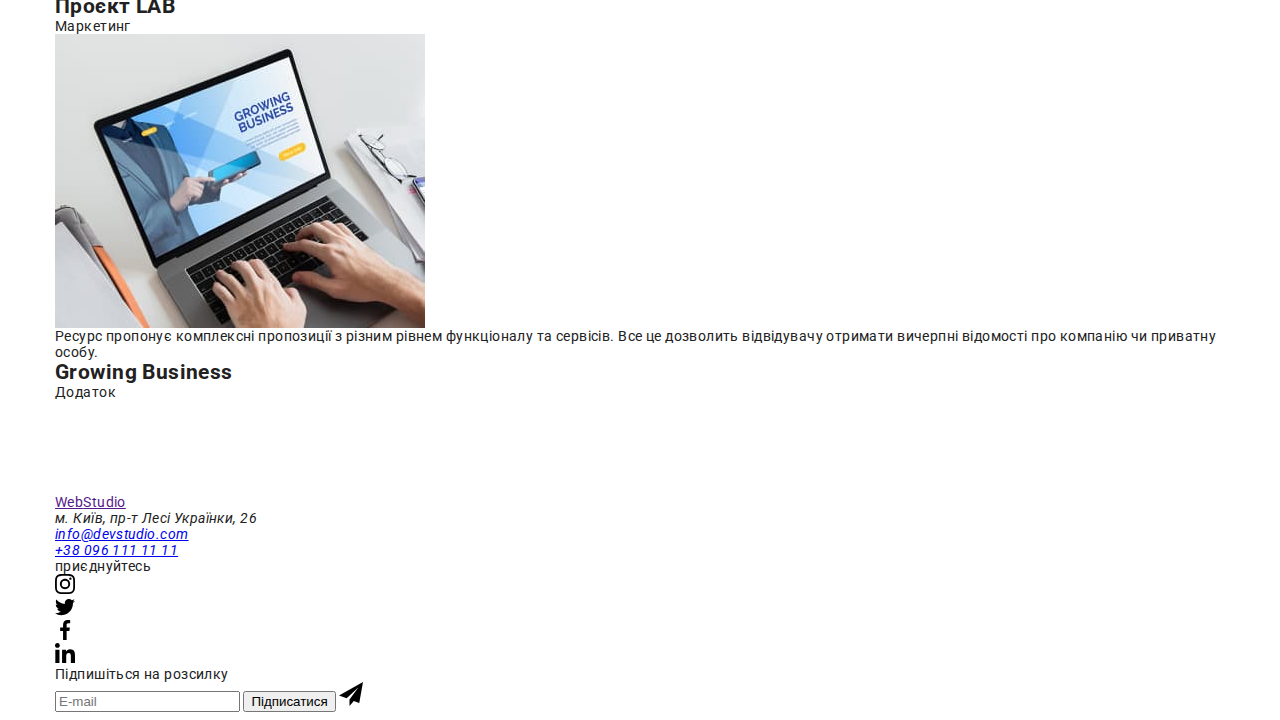
==== commit 279342e3: "0610221" ====
--- a/portfolio.html
+++ b/portfolio.html
@@ -4,7 +4,7 @@
     <meta charset="UTF-8" />
     <meta http-equiv="X-UA-Compatible" content="IE=edge" />
     <meta name="viewport" content="width=device-width, initial-scale=1.0" />
-    <title>Портфоліо (GMH-03-02)</title>
+    <title>Портфоліо (GMH-08)</title>
     <!-- Fonts -->
     <link rel="preconnect" href="https://fonts.googleapis.com" />
     <link rel="preconnect" href="https://fonts.gstatic.com" crossorigin />
--- a/css/main.min.css
+++ b/css/main.min.css
@@ -1 +1 @@
-:root{--main-font: "Roboto", sans-serif;--main-txt-cl: #212121;--par-txt-cl: #757575;--light-txt-cl: #ffffff;--accent-txt-cl: #2196F3;--black-txt-logo: #000000;--blue-txt-logo: #2196F3;--active-txt: #2196F3;--accent-bg-cl: #2196F3;--other-bg-cl: #2F303A;--btn-bg-cl: #F5F4FA;--icons-bg-cl: #F5F5F5;--other-color-wight: #FFFFFF;--color-icon: #AFB1B8;--hover-icon: #2196F3;--timing-function: cubic-bezier(0.4, 0, 0.2, 1)}.visually-hidden{position:absolute;width:1px;height:1px;margin:-1px;border:0;padding:0;white-space:nowrap;-webkit-clip-path:inset(100%);clip-path:inset(100%);clip:rect(0 0 0 0);overflow:hidden}.list-item-btn{border:none;border-radius:4px;font-style:normal;font-weight:500;font-size:16px;line-height:1.625;text-align:center;padding:6px 22px;letter-spacing:.03em;color:var(--main-txt-cl);-webkit-transition:background-color 250ms cubic-bezier(0.4, 0, 0.2, 1),color 250ms cubic-bezier(0.4, 0, 0.2, 1);transition:background-color 250ms cubic-bezier(0.4, 0, 0.2, 1),color 250ms cubic-bezier(0.4, 0, 0.2, 1);-webkit-transition-timing-function:var(--timing-function);transition-timing-function:var(--timing-function)}.list-item-btn.current-btn{background:var(--accent-bg-cl);border:1px solid var(--accent-bg-cl);-webkit-box-shadow:0px 3px 1px rgba(0,0,0,.1),0px 1px 2px rgba(0,0,0,.08),0px 2px 2px rgba(0,0,0,.12);box-shadow:0px 3px 1px rgba(0,0,0,.1),0px 1px 2px rgba(0,0,0,.08),0px 2px 2px rgba(0,0,0,.12);border-radius:4px;color:var(--other-color-wight)}.list-item-btn:hover,.list-item-btn:focus{color:var(--light-txt-cl);background-color:var(--accent-bg-cl);-webkit-box-shadow:0px 3px 1px rgba(0,0,0,.1),0px 1px 2px rgba(0,0,0,.08),0px 2px 2px rgba(0,0,0,.12);box-shadow:0px 3px 1px rgba(0,0,0,.1),0px 1px 2px rgba(0,0,0,.08),0px 2px 2px rgba(0,0,0,.12);-webkit-transition:background-color 250ms cubic-bezier(0.4, 0, 0.2, 1),color 250ms cubic-bezier(0.4, 0, 0.2, 1);transition:background-color 250ms cubic-bezier(0.4, 0, 0.2, 1),color 250ms cubic-bezier(0.4, 0, 0.2, 1)}.hero__btn{background:var(--accent-bg-cl);-webkit-box-shadow:0px 4px 4px rgba(0,0,0,.15);box-shadow:0px 4px 4px rgba(0,0,0,.15);border-radius:4px;border:0;font-style:normal;font-weight:700;font-size:16px;line-height:1.875;padding:10px 32px;letter-spacing:.06em;color:var(--other-color-wight)}.form__btn{display:-webkit-box;display:-ms-flexbox;display:flex;-webkit-box-pack:center;-ms-flex-pack:center;justify-content:center;-webkit-box-align:center;-ms-flex-align:center;align-items:center;width:200px;height:50px;margin-left:auto;margin-right:auto;font-style:normal;font-weight:700;font-size:16px;letter-spacing:.06em;color:var(--btn-bg-cl);border:0;background:var(--accent-bg-cl);-webkit-box-shadow:0px 4px 4px rgba(0,0,0,.15);box-shadow:0px 4px 4px rgba(0,0,0,.15);border-radius:4px}.backdrop{position:fixed;left:0;top:0;z-index:1;width:100%;height:100%;background:rgba(0,0,0,.2);-webkit-transition:opacity 250ms cubic-bezier(0.4, 0, 0.2, 1);transition:opacity 250ms cubic-bezier(0.4, 0, 0.2, 1)}.backdrop.is-hidden{opacity:0;pointer-events:none}.backdrop.is-hidden .modal{-webkit-transform:translate(-50%, -50%) scale(1.3);transform:translate(-50%, -50%) scale(1.3)}.modal{position:absolute;left:50%;top:50%;width:528px;height:581px;background:var(--other-color-wight);-webkit-box-shadow:0px 1px 3px rgba(0,0,0,.12),0px 1px 1px rgba(0,0,0,.14),0px 2px 1px rgba(0,0,0,.2);box-shadow:0px 1px 3px rgba(0,0,0,.12),0px 1px 1px rgba(0,0,0,.14),0px 2px 1px rgba(0,0,0,.2);border-radius:4px;-webkit-transform:translate(-50%, -50%) scale(1);transform:translate(-50%, -50%) scale(1);-webkit-transition:-webkit-transform 250ms cubic-bezier(0.4, 0, 0.2, 1);transition:-webkit-transform 250ms cubic-bezier(0.4, 0, 0.2, 1);transition:transform 250ms cubic-bezier(0.4, 0, 0.2, 1);transition:transform 250ms cubic-bezier(0.4, 0, 0.2, 1), -webkit-transform 250ms cubic-bezier(0.4, 0, 0.2, 1)}.modal__svg{position:absolute;left:50%;top:50%;-webkit-transform:translate(-50%, -50%);transform:translate(-50%, -50%)}.modal__path{-webkit-transition:fill 250ms cubic-bezier(0.4, 0, 0.2, 1);transition:fill 250ms cubic-bezier(0.4, 0, 0.2, 1)}.modal__btn:hover .modal__path{fill:var(--accent-bg-cl);-webkit-transition:fill 250ms cubic-bezier(0.4, 0, 0.2, 1);transition:fill 250ms cubic-bezier(0.4, 0, 0.2, 1)}.modal-form{width:528px;height:581px;padding:40px 40px}.modal-form__title{font-style:normal;font-weight:700;font-size:20px;line-height:23px;text-align:center;letter-spacing:.03em;color:var(--main-txt-cl);margin-bottom:12px}.modal-form__input{width:448px;height:40px;padding-left:42px;border:1px solid rgba(33,33,33,.2);border-radius:4px;-webkit-transition:outline-color 250ms cubic-bezier(0.4, 0, 0.2, 1);transition:outline-color 250ms cubic-bezier(0.4, 0, 0.2, 1)}.modal-form__field{display:-webkit-box;display:-ms-flexbox;display:flex;position:relative;-webkit-box-orient:vertical;-webkit-box-direction:normal;-ms-flex-direction:column;flex-direction:column;text-align:left;margin-bottom:10px;outline-color:rgba(0,0,0,0)}.modal-form__icon{position:absolute;top:50%;left:12px;-webkit-transition:fill 250ms cubic-bezier(0.4, 0, 0.2, 1);transition:fill 250ms cubic-bezier(0.4, 0, 0.2, 1)}.modal-form__field:focus-within .modal-form___input{outline-color:#2196f3;-webkit-transition:outline-color 250ms cubic-bezier(0.4, 0, 0.2, 1);transition:outline-color 250ms cubic-bezier(0.4, 0, 0.2, 1)}.modal-form__field:focus-within .modal-form__icon{fill:#2196f3;-webkit-transition:fill 250ms cubic-bezier(0.4, 0, 0.2, 1);transition:fill 250ms cubic-bezier(0.4, 0, 0.2, 1)}.modal-form__field:focus-within .modal-form__comment{outline-color:#2196f3;-webkit-transition:outline-color 250ms cubic-bezier(0.4, 0, 0.2, 1);transition:outline-color 250ms cubic-bezier(0.4, 0, 0.2, 1)}.modal-form__field textarea::-webkit-input-placeholder{font-style:normal;font-weight:400;font-size:12px;line-height:14px;letter-spacing:.01em;color:rgba(117,117,117,.5)}.modal-form__field textarea::-moz-placeholder{font-style:normal;font-weight:400;font-size:12px;line-height:14px;letter-spacing:.01em;color:rgba(117,117,117,.5)}.modal-form__field textarea:-ms-input-placeholder{font-style:normal;font-weight:400;font-size:12px;line-height:14px;letter-spacing:.01em;color:rgba(117,117,117,.5)}.modal-form__field textarea::-ms-input-placeholder{font-style:normal;font-weight:400;font-size:12px;line-height:14px;letter-spacing:.01em;color:rgba(117,117,117,.5)}.modal-form__field textarea::placeholder{font-style:normal;font-weight:400;font-size:12px;line-height:14px;letter-spacing:.01em;color:rgba(117,117,117,.5)}.modal-form__checkbox{display:-webkit-box;display:-ms-flexbox;display:flex;margin-bottom:30px;-webkit-box-pack:center;-ms-flex-pack:center;justify-content:center}.modal-form__lable{margin-bottom:4px;font-style:normal;font-weight:400;font-size:12px;line-height:14px;letter-spacing:.01em;color:var(--par-txt-cl)}.modal-form__checkbox-lable{display:-webkit-box;display:-ms-flexbox;display:flex;color:var(--par-txt-cl)}.modal-form__checkbox-icon{content:"";display:inline-block;width:16px;height:15px;margin-right:10px;border:2px solid #000;border-radius:2px}.modal-form__lable-link{margin-left:4px;color:var(--accent-txt-cl)}.modal-form__comment{width:448px;height:120px;padding:12px 16px;resize:none;border:1px solid rgba(33,33,33,.2);border-radius:4px;margin-bottom:20px;outline-color:rgba(0,0,0,0)}.modal-form__btn{display:-webkit-box;display:-ms-flexbox;display:flex;-webkit-box-pack:center;-ms-flex-pack:center;justify-content:center;-webkit-box-align:center;-ms-flex-align:center;align-items:center;width:200px;height:50px;margin-left:auto;margin-right:auto;font-style:normal;font-weight:700;font-size:16px;letter-spacing:.06em;color:var(--btn-bg-cl);border:0;background:var(--accent-bg-cl);-webkit-box-shadow:0px 4px 4px rgba(0,0,0,.15);box-shadow:0px 4px 4px rgba(0,0,0,.15);border-radius:4px}.checkbox:checked+.modal-form__checkbox-icon{background-image:url(../images/Vector.svg);background-origin:border-box;border:0;border-radius:2px}.checkbox{-webkit-appearance:none;-moz-appearance:none;appearance:none}.modal__btn{position:absolute;right:8px;top:8px;width:30px;height:30px;border-radius:50%;border:1px solid rgba(0,0,0,.1);cursor:pointer;background-color:rgba(0,0,0,0);-webkit-transition:fill 250ms cubic-bezier(0.4, 0, 0.2, 1);transition:fill 250ms cubic-bezier(0.4, 0, 0.2, 1)}.modal__btn:hover .modal__btn__path{fill:var(--accent-bg-cl);-webkit-transition:fill 250ms cubic-bezier(0.4, 0, 0.2, 1);transition:fill 250ms cubic-bezier(0.4, 0, 0.2, 1)}.current:after{content:"";display:block;position:absolute;left:0;bottom:-1px;width:100%;height:4px;border-radius:2px;background-color:var(--accent-bg-cl);opacity:1}.logo{font-family:"Raleway";text-decoration:none;font-size:26px;font-weight:700;line-height:1.1923076923;margin-right:93px;letter-spacing:.03em;color:var(--black-txt-logo)}.logo__txt{color:var(--blue-txt-logo)}.footer__logo{display:block;text-decoration:none;color:var(--other-color-wight);margin-bottom:20px}.footer__logo__logo-txt{color:var(--blue-txt-logo)}.footer{padding-top:60px;padding-bottom:60px;background-color:var(--other-bg-cl);color:var(--other-color-wight)}.footer__box{display:-webkit-box;display:-ms-flexbox;display:flex;-webkit-box-align:baseline;-ms-flex-align:baseline;align-items:baseline}.footer__box-address{margin-right:70px}.footer__par-address .link{font-weight:400;font-size:14px;line-height:1.7142857143;letter-spacing:.03em;color:var(--other-color-wight)}.footer__link{text-decoration:none;font-weight:400;font-size:14px;line-height:1.7142857143;letter-spacing:.03em;color:rgba(255,255,255,.6)}.footer__address{font-style:normal}.footer__address .footer__par-address{font-style:normal;margin-bottom:9px}.footer__list-icons{display:-webkit-box;display:-ms-flexbox;display:flex;gap:10px;-webkit-box-pack:center;-ms-flex-pack:center;justify-content:center}.footer__box-social{-webkit-box-align:baseline;-ms-flex-align:baseline;align-items:baseline}.footer__par-social{display:block;font-style:normal;font-weight:700;font-size:14px;line-height:1.1428571429;letter-spacing:.03em;text-transform:uppercase;margin-bottom:20px;color:var(--other-color-wight)}.footer__link-icons{display:-webkit-box;display:-ms-flexbox;display:flex;-webkit-box-align:center;-ms-flex-align:center;align-items:center;-webkit-box-pack:center;-ms-flex-pack:center;justify-content:center;width:44px;height:44px;color:var(--other-color-wight);background-color:rgba(255,255,255,.1);border-radius:50%;-webkit-transition:background-color 250ms var(--timing-function),color 250ms var(--timing-function);transition:background-color 250ms var(--timing-function),color 250ms var(--timing-function)}.footer__social-icons{fill:currentColor}.footer__link-icons:hover,.footer__link-icons:active{color:var(--other-color-wight);background-color:var(--hover-icon);-webkit-transition:background-color 250ms var(--timing-function),color 250ms var(--timing-function);transition:background-color 250ms var(--timing-function),color 250ms var(--timing-function)}.footer__list .footer__list-item{margin-bottom:9px}.footer__list .footer__list-item:last-child{margin-bottom:0}.footer__form-box{display:-webkit-box;display:-ms-flexbox;display:flex;-webkit-box-orient:vertical;-webkit-box-direction:normal;-ms-flex-direction:column;flex-direction:column;margin-left:auto}.footer__form-par{display:block;font-style:normal;font-weight:700;font-size:14px;line-height:1.1428571429;letter-spacing:.03em;text-transform:uppercase;margin-bottom:20px;color:var(--other-color-wight)}.footer__logo-txt{color:var(--blue-txt-logo)}.footer__form{width:570px;height:86px;color:var(--other-color-wight)}.footer__form-block{display:-webkit-box;display:-ms-flexbox;display:flex;position:relative;-webkit-box-align:center;-ms-flex-align:center;align-items:center}.footer__form-input{width:358px;height:50px;padding-left:10px;margin-right:12px;color:var(--btn-bg-cl);background-color:var(--other-bg-cl);border:1px solid rgba(255,255,255,.3);-webkit-filter:drop-shadow(0px 4px 4px rgba(0, 0, 0, 0.15));filter:drop-shadow(0px 4px 4px rgba(0, 0, 0, 0.15));border-radius:4px}.footer__form-input::-webkit-input-placeholder{font-style:normal;font-weight:400;font-size:16px;line-height:20px;padding-left:16px;-webkit-box-align:center;align-items:center;letter-spacing:.03em}.footer__form-input::-moz-placeholder{font-style:normal;font-weight:400;font-size:16px;line-height:20px;padding-left:16px;align-items:center;letter-spacing:.03em}.footer__form-input:-ms-input-placeholder{font-style:normal;font-weight:400;font-size:16px;line-height:20px;padding-left:16px;-ms-flex-align:center;align-items:center;letter-spacing:.03em}.footer__form-input::-ms-input-placeholder{font-style:normal;font-weight:400;font-size:16px;line-height:20px;padding-left:16px;-ms-flex-align:center;align-items:center;letter-spacing:.03em}.footer__form-input::placeholder{font-style:normal;font-weight:400;font-size:16px;line-height:20px;padding-left:16px;-webkit-box-align:center;-ms-flex-align:center;align-items:center;letter-spacing:.03em}.footer__form-block:focus-within .footer__form-input{-webkit-transition:outline-color 250ms cubic-bezier(0.4, 0, 0.2, 1);transition:outline-color 250ms cubic-bezier(0.4, 0, 0.2, 1)}.footer__form-button{position:absolute;right:0;bottom:0;width:200px;height:50px;background-color:var(--accent-bg-cl);-webkit-box-shadow:0px 4px 4px rgba(0,0,0,.15);box-shadow:0px 4px 4px rgba(0,0,0,.15);border-radius:4px;border:0;font-weight:700;font-size:16px;line-height:1.875;text-align:left;padding-left:28px;letter-spacing:.06em;color:currentColor}.footer__form-icon{display:inline-block;position:absolute;top:13px;right:32px;fill:currentColor}h1,h2,h3,h4,h5,h6,p{margin:0}*,*::before,*::after{-webkit-box-sizing:inherit;box-sizing:inherit}img{display:block}.link{text-decoration:none;color:var(--main-txt-cl);position:relative;-webkit-transition:color 250ms cubic-bezier(0.4, 0, 0.2, 1);transition:color 250ms cubic-bezier(0.4, 0, 0.2, 1)}.list,.header__list{list-style:none;padding:0;margin:0}html{-webkit-box-sizing:border-box;box-sizing:border-box}.page{font-family:var(--main-font);font-size:14px;color:var(--main-txt-cl);letter-spacing:.03em}.section{padding-top:94px;padding-bottom:94px}.link:hover,.link:focus{color:var(--accent-txt-cl);-webkit-transition:color 250ms cubic-bezier(0.4, 0, 0.2, 1);transition:color 250ms cubic-bezier(0.4, 0, 0.2, 1)}.link.current{color:var(--accent-bg-cl)}.contaner{margin-left:auto;margin-right:auto;width:1200px;padding-left:15px;padding-right:15px}.header{display:-webkit-box;display:-ms-flexbox;display:flex;-webkit-box-align:center;-ms-flex-align:center;align-items:center;background-color:var(--other-color-wight);font-weight:500;line-height:1.1428571429;border-bottom:1px solid #ececec;letter-spacing:.02em;color:var(--main-txt-cl)}.header__list{display:-webkit-box;display:-ms-flexbox;display:flex;position:relative}.header__list .list-item{margin-right:50px;margin-left:auto}.header__list .link{display:block;padding-top:32px;padding-bottom:32px}.header__list .list-item:last-child{margin-right:0}.header__nav{display:-webkit-box;display:-ms-flexbox;display:flex;-webkit-box-align:center;-ms-flex-align:center;align-items:center}.group{display:-webkit-box;display:-ms-flexbox;display:flex;margin-left:auto}.group>.group__link{display:-webkit-box;display:-ms-flexbox;display:flex;text-decoration:none;font-style:normal;font-weight:500;line-height:1.1428571429;-webkit-box-align:center;-ms-flex-align:center;align-items:center;letter-spacing:.02em;color:var(--par-txt-cl)}.group .group__link+.group__link{margin-left:50px}.group__link{display:-webkit-box;display:-ms-flexbox;display:flex;width:161px;height:16px;text-decoration:none;color:var(--main-txt-cl);position:relative;-webkit-transition:color 250ms cubic-bezier(0.4, 0, 0.2, 1);transition:color 250ms cubic-bezier(0.4, 0, 0.2, 1)}.group__link:hover,.group__link:focus{color:var(--accent-txt-cl);-webkit-transition:color 250ms cubic-bezier(0.4, 0, 0.2, 1);transition:color 250ms cubic-bezier(0.4, 0, 0.2, 1)}.group__link-icon{fill:currentColor;margin-right:10px}.hero{position:relative;max-width:1600px;text-align:center;height:600px;background-image:-webkit-gradient(linear, left top, right top, from(rgba(47, 48, 58, 0.4)), to(rgba(47, 48, 58, 0.4))),url(../images/block4/Hero.jpg);background-image:linear-gradient(to right, rgba(47, 48, 58, 0.4), rgba(47, 48, 58, 0.4)),url(../images/block4/Hero.jpg);background-repeat:no-repeat;background-position:center;background-size:cover;background-color:var(--other-bg-cl);padding-top:200px;padding-bottom:200px;margin-left:auto;margin-right:auto}.hero__title{display:block;width:696px;margin-left:auto;margin-right:auto;margin-bottom:30px;padding:0;font-style:normal;font-weight:900;font-size:44px;line-height:1.3636363636;text-align:center;letter-spacing:.06em;text-transform:uppercase;color:var(--other-color-wight)}.projects{display:-webkit-box;display:-ms-flexbox;display:flex;-ms-flex-wrap:wrap;flex-wrap:wrap;gap:30px}.projects__link{display:-webkit-box;display:-ms-flexbox;display:flex;position:relative;-webkit-box-orient:vertical;-webkit-box-direction:normal;-ms-flex-direction:column;flex-direction:column;-webkit-transition-property:background-color;transition-property:background-color;-webkit-transition-duration:250ms;transition-duration:250ms;-webkit-transition-timing-function:var(--timing-function);transition-timing-function:var(--timing-function)}.projects__link:hover,.projects__link:focus{-webkit-box-shadow:0px 1px 1px rgba(0,0,0,.12),0px 4px 4px rgba(0,0,0,.06),1px 4px 6px rgba(0,0,0,.16);box-shadow:0px 1px 1px rgba(0,0,0,.12),0px 4px 4px rgba(0,0,0,.06),1px 4px 6px rgba(0,0,0,.16)}.projects__link-box{display:block;position:absolute;content:"";width:100%;height:100%;background-color:rgba(33,150,243,.9);-webkit-transform:translateY(100%);transform:translateY(100%);-webkit-transition:opacity 250ms var(--timing-function),-webkit-transform 250ms var(--timing-function);transition:opacity 250ms var(--timing-function),-webkit-transform 250ms var(--timing-function);transition:transform 250ms var(--timing-function),opacity 250ms var(--timing-function);transition:transform 250ms var(--timing-function),opacity 250ms var(--timing-function),-webkit-transform 250ms var(--timing-function);opacity:0}.projects__link:hover .projects__link-box{opacity:1;-webkit-transform:translateY(-100%);transform:translateY(-100%);pointer-events:none;-webkit-transition:-webkit-transform 250ms var(--timing-function);transition:-webkit-transform 250ms var(--timing-function);transition:transform 250ms var(--timing-function);transition:transform 250ms var(--timing-function), -webkit-transform 250ms var(--timing-function)}.projects__par{display:block;position:absolute;margin:63px 24px;font-style:normal;font-weight:400;font-size:18px;line-height:28px;letter-spacing:.03em;color:var(--other-color-wight)}.projects__box{position:relative;overflow:hidden}.projects__list-box{padding-top:20px;padding-right:24px;padding-bottom:20px;padding-left:24px;border-right:1px solid #eee;border-bottom:1px solid #eee;border-left:1px solid #eee}.list-btn-portfolio{display:-webkit-box;display:-ms-flexbox;display:flex;-webkit-box-pack:center;-ms-flex-pack:center;justify-content:center;gap:8px;margin-bottom:50px}.title-two-portfolio{font-weight:700;font-size:18px;line-height:2;margin-bottom:4px;letter-spacing:.06em;color:var(--main-txt-cl)}.main-par-portfolio{font-weight:400;font-size:16px;line-height:1.875;letter-spacing:.03em;color:var(--par-txt-cl)}.first-list{display:-webkit-box;display:-ms-flexbox;display:flex;gap:30px}.first-list__item:before{display:block;content:"";height:120px;background-repeat:no-repeat;background-position:center;background-color:var(--btn-bg-cl);border-radius:4px;margin-bottom:30px}.icon-antenna::before{background-image:url(../images/first-icons/antenna\ 1.svg)}.icon-clock::before{background-image:url(../images/first-icons/clock\ 1.svg)}.icon-diagram::before{background-image:url(../images/first-icons/diagram\ 1.svg)}.icon-astronaut::before{background-image:url(../images/first-icons/astronaut\ 1.svg)}.title-three-in-benefits{font-weight:700;font-size:14px;line-height:16px;margin-bottom:10px;letter-spacing:.03em;color:var(--main-txt-cl)}.main-par-in-benefits{font-weight:400;font-size:14px;line-height:1.7142857143;letter-spacing:.03em;color:var(--par-txt-cl)}.our-projects{padding-top:0}.our-projects__item{display:-webkit-box;display:-ms-flexbox;display:flex;position:relative;-webkit-box-orient:vertical;-webkit-box-direction:normal;-ms-flex-direction:column;flex-direction:column;-webkit-box-pack:center;-ms-flex-pack:center;justify-content:center;-webkit-box-align:center;-ms-flex-align:center;align-items:center}.our-projects__par{display:block;position:absolute;text-transform:uppercase;text-align:center;padding-top:27px;bottom:0;text-decoration:none;width:100%;height:70px;color:var(--other-color-wight);background-color:rgba(47,48,58,.8)}.second-list{display:-webkit-box;display:-ms-flexbox;display:flex;gap:30px}.title-two-in{font-weight:700;font-size:36px;line-height:1.1666666667;margin-bottom:50px;text-align:center;letter-spacing:.03em;color:var(--main-txt-cl)}.our-team{background:var(--btn-bg-cl)}.our-team .our-team__icons{display:-webkit-box;display:-ms-flexbox;display:flex;gap:10px;-webkit-box-pack:center;-ms-flex-pack:center;justify-content:center}.our-team .our-team__socile-link{display:-webkit-box;display:-ms-flexbox;display:flex;position:relative;-webkit-box-align:center;-ms-flex-align:center;align-items:center;-webkit-box-pack:center;-ms-flex-pack:center;justify-content:center;width:44px;height:44px;color:var(--color-icon);border-radius:50%;-webkit-transition:background-color 250ms cubic-bezier(0.4, 0, 0.2, 1),color 250ms cubic-bezier(0.4, 0, 0.2, 1);transition:background-color 250ms cubic-bezier(0.4, 0, 0.2, 1),color 250ms cubic-bezier(0.4, 0, 0.2, 1);-webkit-transition-timing-function:var(--timing-function);transition-timing-function:var(--timing-function)}.our-team .our-team__socile-link:hover,.our-team .our-team__socile-link:focus{color:var(--other-color-wight);background-color:var(--hover-icon);-webkit-transition:background-color 250ms cubic-bezier(0.4, 0, 0.2, 1),color 250ms cubic-bezier(0.4, 0, 0.2, 1);transition:background-color 250ms cubic-bezier(0.4, 0, 0.2, 1),color 250ms cubic-bezier(0.4, 0, 0.2, 1)}.our-team .our-team__svg{fill:currentColor}.third-list{display:-webkit-box;display:-ms-flexbox;display:flex;gap:30px}.third-list__box{padding-top:30px;padding-bottom:30px}.title-three-in-our{font-weight:500;font-size:16px;line-height:1.1875;margin-bottom:10px;text-align:center;letter-spacing:.03em;color:var(--main-txt-cl)}.main-par-in-our{font-size:16px;line-height:1.1875;margin-bottom:16px;text-align:center;letter-spacing:.03em;color:var(--par-txt-cl)}.list-shadow{background-color:var(--other-color-wight);-webkit-box-shadow:0px 1px 3px rgba(0,0,0,.12),0px 1px 1px rgba(0,0,0,.14),0px 2px 1px rgba(0,0,0,.2);box-shadow:0px 1px 3px rgba(0,0,0,.12),0px 1px 1px rgba(0,0,0,.14),0px 2px 1px rgba(0,0,0,.2);border-radius:0px 0px 4px 4px}.customers__title{font-weight:700;font-size:36px;line-height:1.1666666667;margin-bottom:50px;text-align:center;letter-spacing:.03em;color:var(--main-txt-cl)}.customers__list{display:-webkit-box;display:-ms-flexbox;display:flex;gap:30px}.customers__link{display:-webkit-box;display:-ms-flexbox;display:flex;-webkit-box-pack:center;-ms-flex-pack:center;justify-content:center;-webkit-box-align:center;-ms-flex-align:center;align-items:center;color:var(--color-icon);width:170px;height:92px;border:1px solid #afb1b8;border-radius:4px;-webkit-transition:border 250ms cubic-bezier(0.4, 0, 0.2, 1),color 250ms cubic-bezier(0.4, 0, 0.2, 1);transition:border 250ms cubic-bezier(0.4, 0, 0.2, 1),color 250ms cubic-bezier(0.4, 0, 0.2, 1)}.customers__link:hover,.customers__link:focus{color:var(--accent-bg-cl);border:1px solid var(--accent-bg-cl);-webkit-transition:border 250ms cubic-bezier(0.4, 0, 0.2, 1),color 250ms cubic-bezier(0.4, 0, 0.2, 1);transition:border 250ms cubic-bezier(0.4, 0, 0.2, 1),color 250ms cubic-bezier(0.4, 0, 0.2, 1)}.customers__logo{width:106px;height:60px;fill:currentColor}/*# sourceMappingURL=main.min.css.map */+.first-list__item{margin-bottom:30px}.first-list__item:before{display:block;content:"";height:120px;background-repeat:no-repeat;background-position:center;background-color:var(--btn-bg-cl);border-radius:4px;margin-bottom:30px}.icon-antenna::before{background-image:url(../images/first-icons/antenna\ 1.svg)}.icon-clock::before{background-image:url(../images/first-icons/clock\ 1.svg)}.icon-diagram::before{background-image:url(../images/first-icons/diagram\ 1.svg)}.icon-astronaut::before{background-image:url(../images/first-icons/astronaut\ 1.svg)}.title-three-in-benefits{text-align:center;font-weight:700;font-size:14px;line-height:16px;margin-bottom:10px;letter-spacing:.03em;color:var(--main-txt-cl)}.main-par-in-benefits{font-weight:400;font-size:14px;line-height:1.7142857143;letter-spacing:.03em;color:var(--par-txt-cl)}@media screen and (min-width: 480px){.our-team{background:var(--btn-bg-cl)}.our-team .our-team__icons{display:-webkit-box;display:-ms-flexbox;display:flex;gap:10px;-webkit-box-pack:center;-ms-flex-pack:center;justify-content:center}.our-team .our-team__socile-link{display:-webkit-box;display:-ms-flexbox;display:flex;position:relative;-webkit-box-align:center;-ms-flex-align:center;align-items:center;-webkit-box-pack:center;-ms-flex-pack:center;justify-content:center;width:44px;height:44px;color:var(--color-icon);border-radius:50%;-webkit-transition:background-color 250ms cubic-bezier(0.4, 0, 0.2, 1),color 250ms cubic-bezier(0.4, 0, 0.2, 1);transition:background-color 250ms cubic-bezier(0.4, 0, 0.2, 1),color 250ms cubic-bezier(0.4, 0, 0.2, 1);-webkit-transition-timing-function:var(--timing-function);transition-timing-function:var(--timing-function)}.our-team .our-team__socile-link:hover,.our-team .our-team__socile-link:focus{color:var(--other-color-wight);background-color:var(--hover-icon);-webkit-transition:background-color 250ms cubic-bezier(0.4, 0, 0.2, 1),color 250ms cubic-bezier(0.4, 0, 0.2, 1);transition:background-color 250ms cubic-bezier(0.4, 0, 0.2, 1),color 250ms cubic-bezier(0.4, 0, 0.2, 1)}.our-team .our-team__svg{fill:currentColor}.third-list{display:-webkit-box;display:-ms-flexbox;display:flex;-webkit-box-orient:vertical;-webkit-box-direction:normal;-ms-flex-direction:column;flex-direction:column;gap:30px;width:100%}.third-list__box{padding-top:30px;padding-bottom:30px}.title-three-in-our{font-weight:500;font-size:16px;line-height:1.1875;margin-bottom:10px;text-align:center;letter-spacing:.03em;color:var(--main-txt-cl)}.third-list-img{width:100%;margin-left:auto;margin-right:auto}.main-par-in-our{font-size:16px;line-height:1.1875;margin-bottom:16px;text-align:center;letter-spacing:.03em;color:var(--par-txt-cl)}.list-shadow{background-color:var(--other-color-wight);-webkit-box-shadow:0px 1px 3px rgba(0,0,0,.12),0px 1px 1px rgba(0,0,0,.14),0px 2px 1px rgba(0,0,0,.2);box-shadow:0px 1px 3px rgba(0,0,0,.12),0px 1px 1px rgba(0,0,0,.14),0px 2px 1px rgba(0,0,0,.2);border-radius:0px 0px 4px 4px}}:root{--main-font: "Roboto", sans-serif;--main-txt-cl: #212121;--par-txt-cl: #757575;--light-txt-cl: #ffffff;--accent-txt-cl: #2196F3;--black-txt-logo: #000000;--blue-txt-logo: #2196F3;--active-txt: #2196F3;--accent-bg-cl: #2196F3;--other-bg-cl: #2F303A;--btn-bg-cl: #F5F4FA;--icons-bg-cl: #F5F5F5;--other-color-wight: #FFFFFF;--color-icon: #AFB1B8;--hover-icon: #2196F3;--timing-function: cubic-bezier(0.4, 0, 0.2, 1)}.visually-hidden{position:absolute;width:1px;height:1px;margin:-1px;border:0;padding:0;white-space:nowrap;-webkit-clip-path:inset(100%);clip-path:inset(100%);clip:rect(0 0 0 0);overflow:hidden}h1,h2,h3,h4,h5,h6,p{margin:0}*,*::before,*::after{-webkit-box-sizing:inherit;box-sizing:inherit}img{display:block}.link{text-decoration:none;color:var(--main-txt-cl);position:relative;-webkit-transition:color 250ms cubic-bezier(0.4, 0, 0.2, 1);transition:color 250ms cubic-bezier(0.4, 0, 0.2, 1)}.list,.header__list{list-style:none;padding:0;margin:0}html{-webkit-box-sizing:border-box;box-sizing:border-box}.page{font-family:var(--main-font);font-size:14px;color:var(--main-txt-cl);letter-spacing:.03em}.section{padding-top:94px;padding-bottom:94px}.link:hover,.link:focus{color:var(--accent-txt-cl);-webkit-transition:color 250ms cubic-bezier(0.4, 0, 0.2, 1);transition:color 250ms cubic-bezier(0.4, 0, 0.2, 1)}.link.current{color:var(--accent-bg-cl)}.contaner{margin-left:auto;margin-right:auto;padding-left:15px;padding-right:15px}@media screen and (min-width: 480px){.contaner{width:480px}}@media screen and (min-width: 768px){.contaner{width:768px}}@media screen and (min-width: 1200px){.contaner{width:1200px}}/*# sourceMappingURL=main.min.css.map */